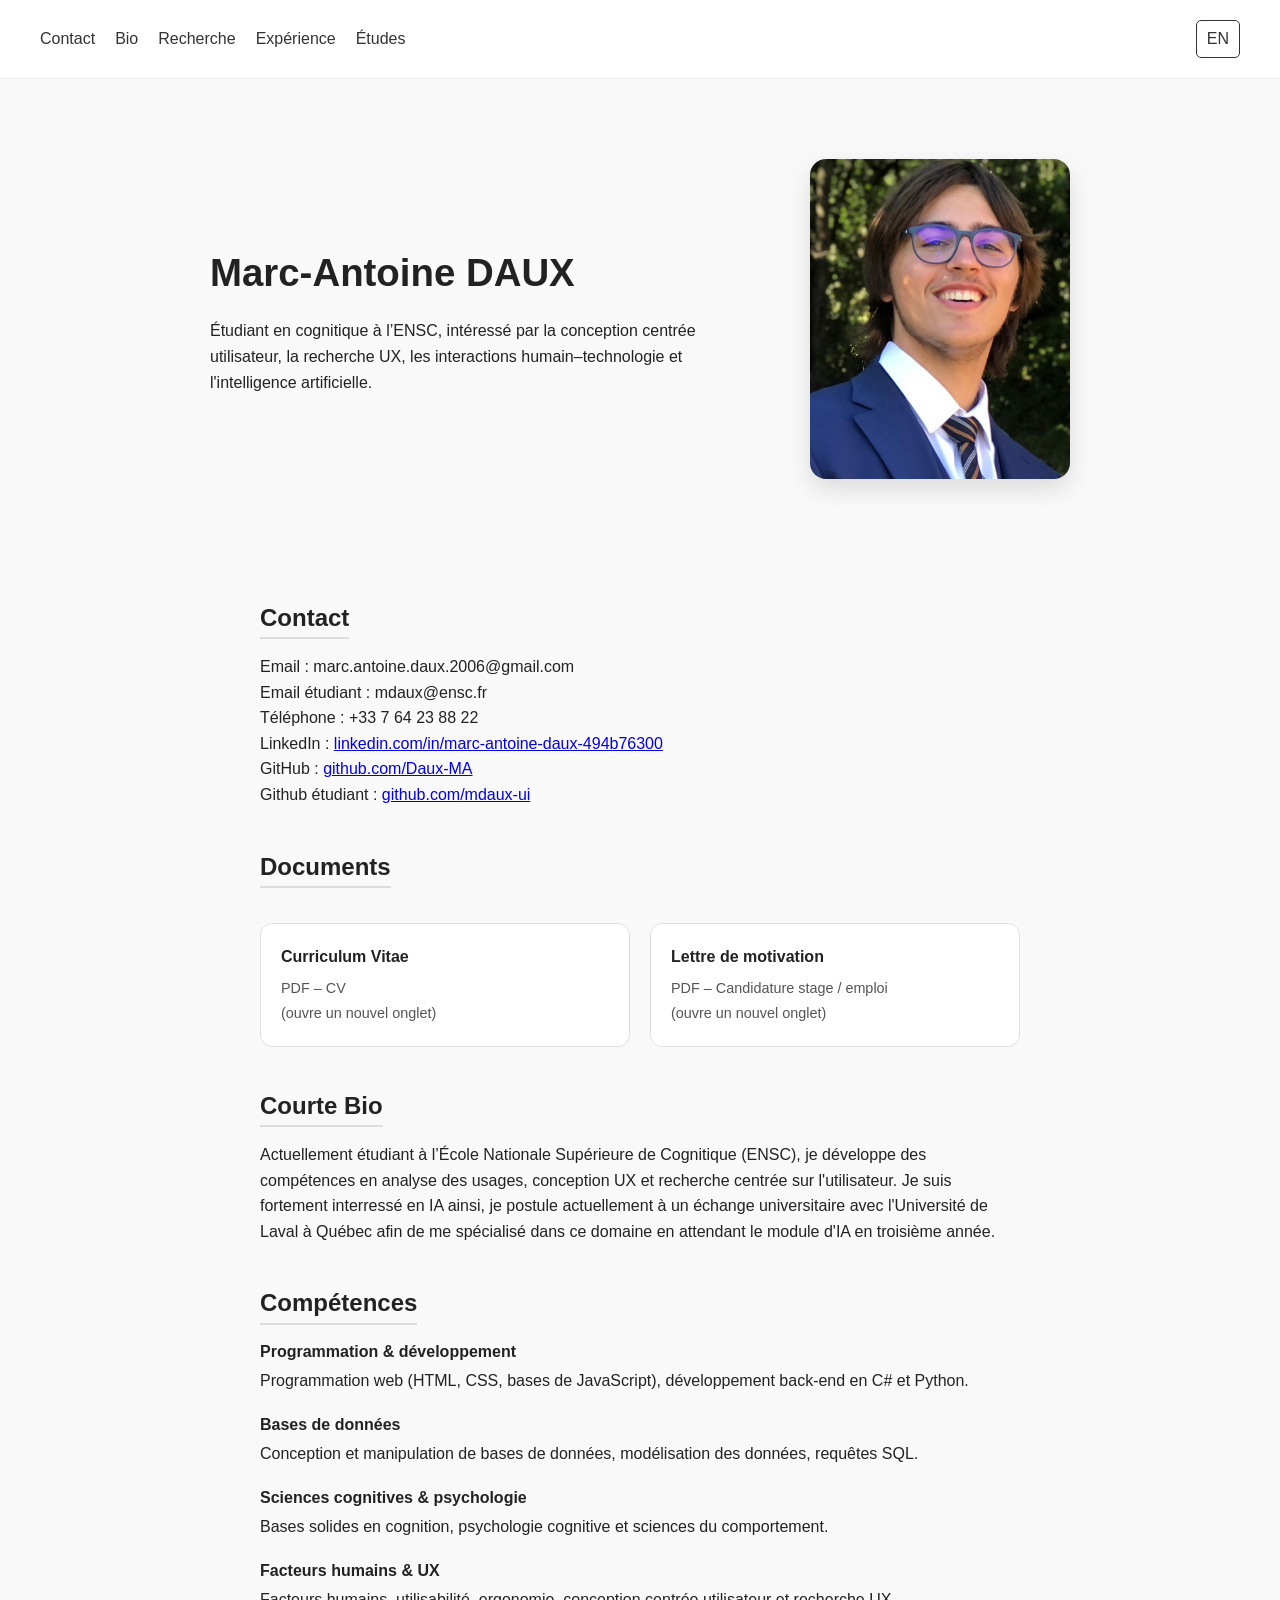
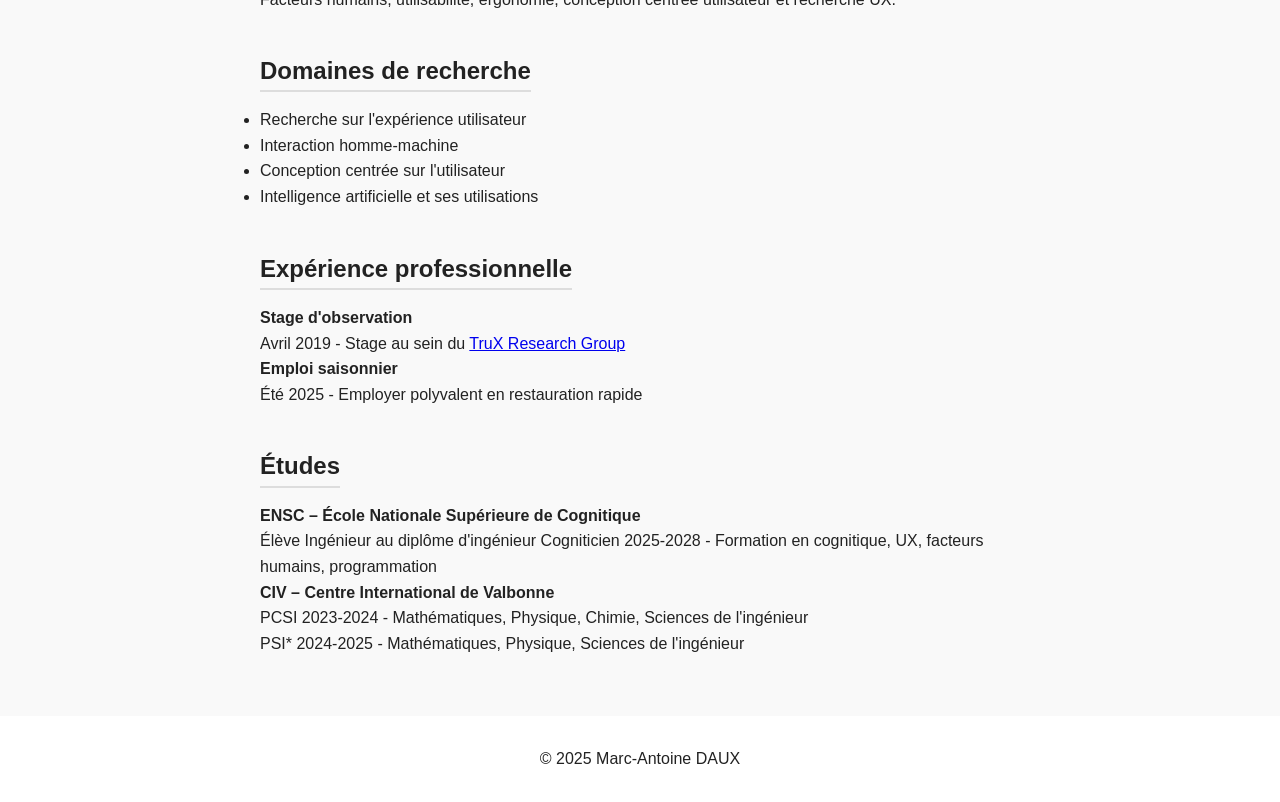
==== index.html @ edc43f9f "Update index.html" ====
<!DOCTYPE html>
<html lang="fr">
<head>
  <meta charset="UTF-8">
  <meta name="viewport" content="width=device-width, initial-scale=1.0">
  <title>Marc-Antoine DAUX</title>
  <meta name="description" content="Marc-Antoine Daux – Étudiant en cognitique à l’ENSC, spécialisé en UX, recherche utilisateur, facteurs humains et intelligence artificielle.">
  <meta name="author" content="Marc-Antoine Daux">
  <meta name="google-site-verification" content="vldyaTOftfHJi85oLCeze9oGCORKK0rewLSQLbE1sYQ" />
  <link rel="stylesheet" href="style.css">
</head>
<body>

<header>
  <nav class="navbar">
    <ul class="nav-links">
      <li><a href="#contact">Contact</a></li>
      <li><a href="#bio">Bio</a></li>
      <li><a href="#research">Recherche</a></li>
      <li><a href="#experience">Expérience</a></li>
      <li><a href="#education">Études</a></li>
    </ul>
    <a class="lang-btn" href="index-en.html">EN</a>
  </nav>
</header>

<main>

<section class="hero">
  <div class="hero-text">
    <h1>Marc-Antoine DAUX</h1>
    <p class="intro">
      Étudiant en cognitique à l’ENSC, intéressé par la conception centrée utilisateur,
      la recherche UX, les interactions humain–technologie et l'intelligence artificielle.
    </p>
  </div>

  <div class="photo-frame">
    <img src="assets/photo.jpg" alt="Photo de profil">
  </div>
</section>


  <section id="contact">
    <h2>Contact</h2>
    <p>Email : marc.antoine.daux.2006@gmail.com</p>
    <p>Email étudiant : mdaux@ensc.fr</p>
    <p>Téléphone : +33 7 64 23 88 22</p>
    <p>LinkedIn : <a target="_blank"  href="http://www.linkedin.com/in/marc-antoine-daux-494b76300/">linkedin.com/in/marc-antoine-daux-494b76300</a></p>
    <p>GitHub : <a target="_blank"  href="https://github.com/Daux-MA">github.com/Daux-MA</a></p>
    <p>Github étudiant : <a target="_blank"  href="https://github.com/mdaux-ui">github.com/mdaux-ui</a></p>
  </section>

  <section id="documents">
    <h2>Documents</h2>

    <div class="documents">
      <a class="doc-card" href="assets/CV_Marc-Antoine_DAUX.pdf" target="_blank">
        <span class="doc-title">Curriculum Vitae</span>
        <span class="doc-desc">PDF – CV <br>(ouvre un nouvel onglet)</span>
      </a>

      <a class="doc-card" href="assets/Lettre_Motivation_Marc-Antoine_DAUX.pdf" target="_blank">
        <span class="doc-title">Lettre de motivation</span>
        <span class="doc-desc">PDF – Candidature stage / emploi <br>(ouvre un nouvel onglet)</span>
      </a>
    </div>
  </section>

  <section id="bio">
    <h2>Courte Bio</h2>
    <p>
      Actuellement étudiant à l’École Nationale Supérieure de Cognitique (ENSC),
      je développe des compétences en analyse des usages, conception UX
      et recherche centrée sur l'utilisateur. Je suis fortement interressé en IA 
      ainsi, je postule actuellement à un échange universitaire avec l'Université de Laval à Québec 
      afin de me spécialisé dans ce domaine en attendant le module d'IA en troisième année.
    </p>
  </section>

  <section id="skills">
    <h2>Compétences</h2>

    <ul class="skills-list">
      <li>
        <strong>Programmation & développement</strong><br>
        Programmation web (HTML, CSS, bases de JavaScript), développement back-end
        en C# et Python.
      </li>

      <li>
        <strong>Bases de données</strong><br>
        Conception et manipulation de bases de données, modélisation des données,
        requêtes SQL.
      </li>

      <li>
        <strong>Sciences cognitives & psychologie</strong><br>
        Bases solides en cognition, psychologie cognitive et sciences du comportement.
      </li>

      <li>
        <strong>Facteurs humains & UX</strong><br>
        Facteurs humains, utilisabilité, ergonomie, conception centrée utilisateur
        et recherche UX.
      </li>
    </ul>
  </section>


  <section id="research">
    <h2>Domaines de recherche</h2>
    <ul>
      <li>Recherche sur l'expérience utilisateur</li>
      <li>Interaction homme-machine</li>
      <li>Conception centrée sur l'utilisateur</li>
      <li>Intelligence artificielle et ses utilisations</li>
    </ul>
  </section>

  <section id="experience">
    <h2>Expérience professionnelle</h2>
    <p>
      <strong>Stage d'observation</strong><br>
      Avril 2019 - Stage au sein du <a target="_blank" href="https://wwwen.uni.lu/snt/research/trux">TruX Research Group</a><br>
    </p>
    <p>
      <strong>Emploi saisonnier</strong><br>
      Été 2025 - Employer polyvalent en restauration rapide<br>
    </p>
  </section>

  <section id="education">
    <h2>Études </h2>
    <p>
      <strong>ENSC – École Nationale Supérieure de Cognitique</strong><br>
      Élève Ingénieur au diplôme d'ingénieur Cogniticien 2025-2028 - Formation en cognitique, UX, facteurs humains, programmation 
    </p>
    <p>
      <strong>CIV – Centre International de Valbonne</strong><br>
      PCSI 2023-2024 - Mathématiques, Physique, Chimie, Sciences de l'ingénieur<br>
      PSI* 2024-2025 - Mathématiques, Physique, Sciences de l'ingénieur 
    </p>
  </section>

</main>

<footer>
  <p>© 2025 Marc-Antoine DAUX</p>
</footer>

</body>
</html>
---- style.css ----
* {
  margin: 0;
  padding: 0;
  box-sizing: border-box;
  font-family: "Segoe UI", sans-serif;
}

html {
  scroll-behavior: smooth;
}

body {
  background: #f9f9f9;
  color: #222;
  line-height: 1.6;
}

.navbar {
  display: flex;
  flex-direction: row;
  justify-content: space-between;
  padding: 20px 40px;
  background: white;
  position: sticky;
  top: 0;
  border-bottom: 1px solid #eee;
}

.nav-links {
  list-style: none;
  display: flex;
  flex-direction: row;
  gap: 20px;
  align-items: center;
}


.nav-links a {
  text-decoration: none;
  color: #333;
  font-weight: 400;
  position: relative;
  transition: font-weight 0.2s ease;
}

.nav-links a:hover {
  font-weight: 600;
}


.lang-btn {
  text-decoration: none;
  border: 1px solid #333;
  padding: 5px 10px;
  border-radius: 5px;
  color: #333;
}


.hero {
  display: flex;
  align-items: center;
  justify-content: space-between;
  gap: 40px;
  max-width: 900px;
  margin: 0 auto;
  padding: 80px 20px;
}

.hero-text {
  flex: 1;
}

.hero-image {
  flex: 0 0 auto;
}

.hero-text h1 {
  font-size: 2.4rem;
  margin-bottom: 15px;
}

.intro {
  max-width: 500px;
}

.photo-frame {
  width: 260px;
  height: 320px;
  border-radius: 16px;
  overflow: hidden;
  box-shadow: 0 10px 25px rgba(0, 0, 0, 0.12);
}

.photo-frame img {
  width: 100%;
  height: 100%;
  object-fit: cover;
}


section {
  max-width: 800px;
  margin: 40px auto;
  padding: 0 20px;
}

section {
  transition: transform 0.2s ease;
}

section:hover {
  transform: translateY(-2px);
}


h2 {
  margin-bottom: 15px;
  border-bottom: 2px solid #ddd;
  display: inline-block;
}
.documents {
  display: flex;
  gap: 20px;
  flex-wrap: wrap;
  margin-top: 20px;
}

.doc-card {
  flex: 1 1 250px;
  padding: 20px;
  border-radius: 12px;
  background: white;
  text-decoration: none;
  color: #222;
  border: 1px solid #e0e0e0;
  transition: transform 0.2s ease, box-shadow 0.2s ease;
}

.doc-card:hover {
  transform: translateY(-4px);
  box-shadow: 0 10px 25px rgba(0, 0, 0, 0.1);
}

.doc-title {
  display: block;
  font-weight: 600;
  margin-bottom: 5px;
}

.skills-list {
  list-style: none;
  padding-left: 0;
}

.skills-list li {
  margin-bottom: 20px;
  line-height: 1.5;
}

.skills-list strong {
  display: inline-block;
  margin-bottom: 5px;
}

.doc-desc {
  font-size: 0.9rem;
  color: #555;
}


footer {
  text-align: center;
  padding: 30px;
  background: white;
  margin-top: 60px;
}

@keyframes fadeUp {
  from {
    opacity: 0;
    transform: translateY(15px);
  }
  to {
    opacity: 1;
    transform: translateY(0);
  }
}

.hero,section {
  animation: fadeUp 0.6s ease forwards;
}

@media (max-width: 768px) {

  .navbar {
    flex-direction: row;
    flex-wrap: wrap;
    justify-content: center;
    gap: 15px;
  }

  .nav-links {
  display: flex;
  flex-direction: row;
  flex-wrap: wrap;
  justify-content: center;
  gap: 15px;
}

  .hero {
    flex-direction: column-reverse;
    text-align: center;
  }

  .intro {
    max-width: 100%;
  }

  h1 {
    font-size: 1.8rem;
  }

  h2 {
    font-size: 1.3rem;
  }

  .profile-pic {
    width: 110px;
    height: 110px;
  }

  section {
    margin: 30px auto;
  }
  
  .photo-frame {
    width: 200px;
    height: 260px;
    margin-bottom: 20px;
  }
  .documents {
    flex-direction: column;
  }

}
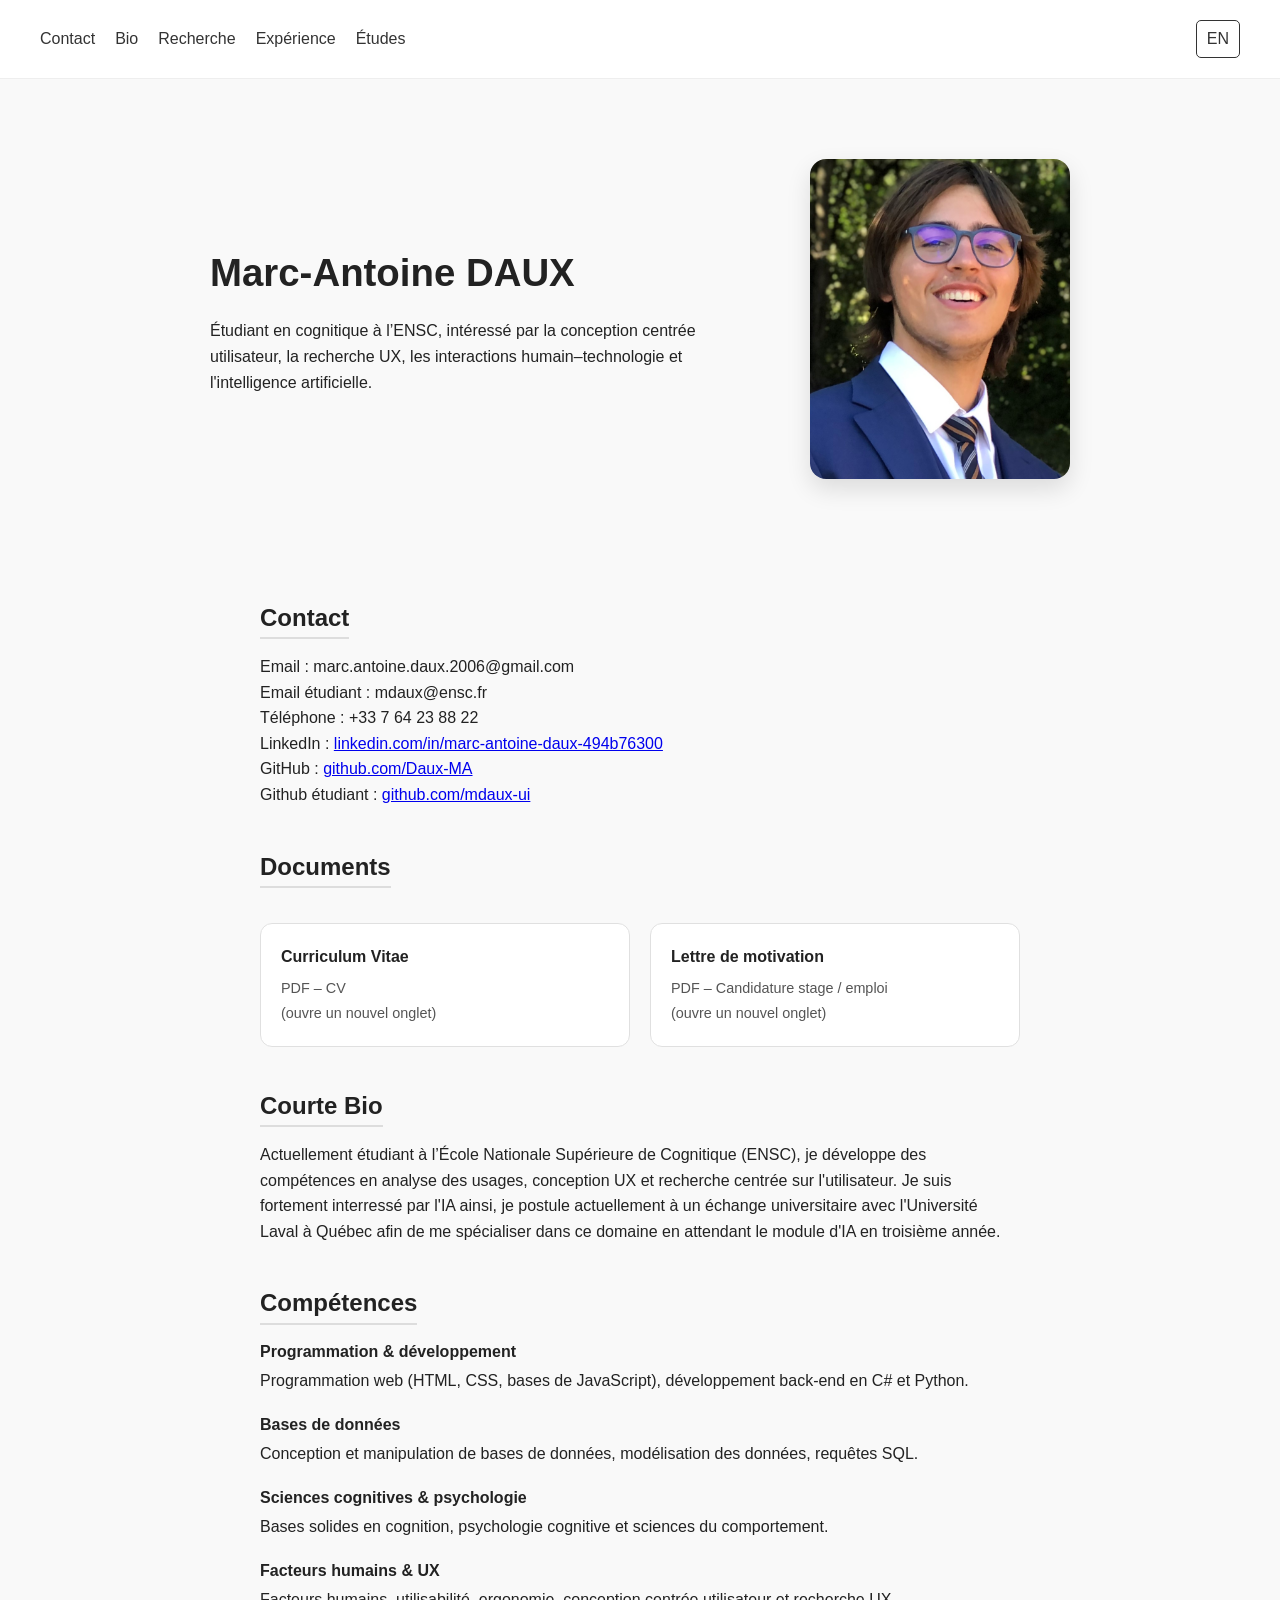
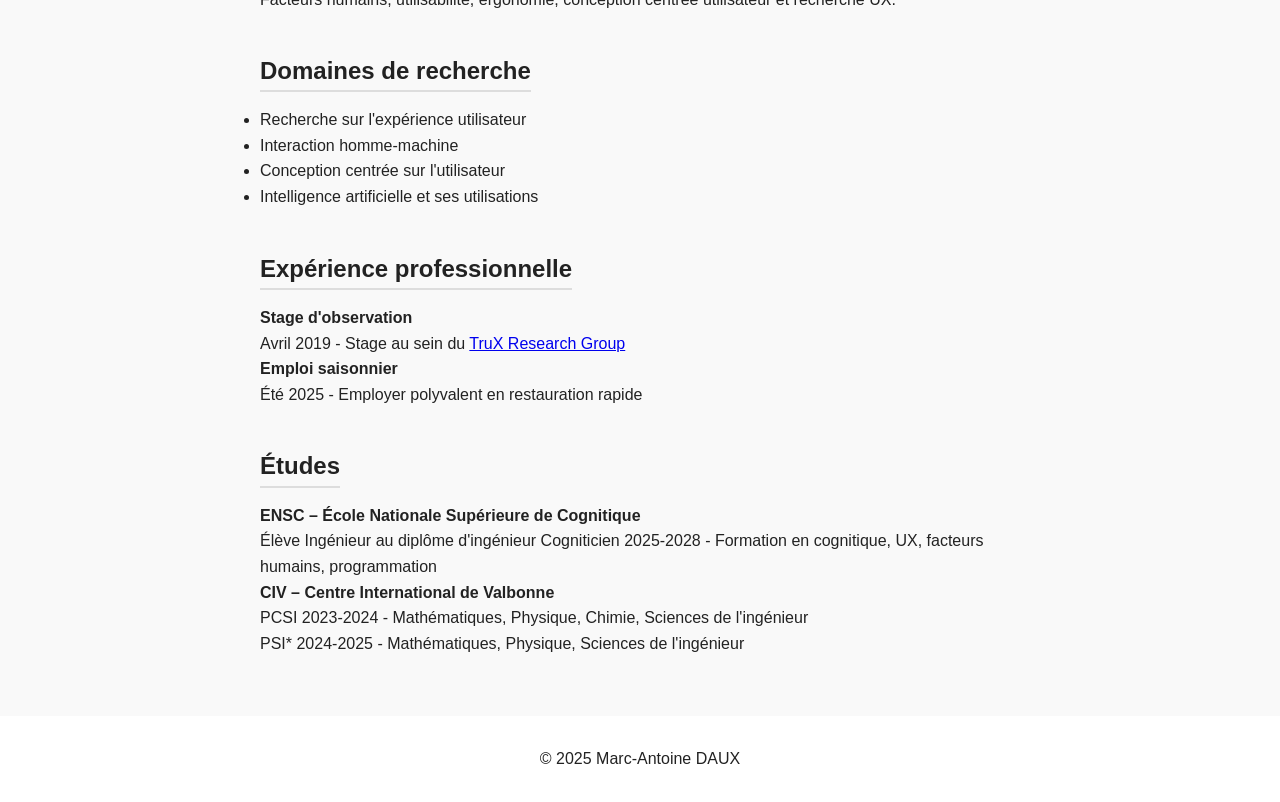
==== commit 3706b783: "Update index.html" ====
--- a/index.html
+++ b/index.html
@@ -3,10 +3,10 @@
 <head>
   <meta charset="UTF-8">
   <meta name="viewport" content="width=device-width, initial-scale=1.0">
+  <meta name="google-site-verification" content="vldyaTOftfHJi85oLCeze9oGCORKK0rewLSQLbE1sYQ" />
   <title>Marc-Antoine DAUX</title>
   <meta name="description" content="Marc-Antoine Daux – Étudiant en cognitique à l’ENSC, spécialisé en UX, recherche utilisateur, facteurs humains et intelligence artificielle.">
   <meta name="author" content="Marc-Antoine Daux">
-  <meta name="google-site-verification" content="vldyaTOftfHJi85oLCeze9oGCORKK0rewLSQLbE1sYQ" />
   <link rel="stylesheet" href="style.css">
 </head>
 <body>
@@ -72,9 +72,9 @@
     <p>
       Actuellement étudiant à l’École Nationale Supérieure de Cognitique (ENSC),
       je développe des compétences en analyse des usages, conception UX
-      et recherche centrée sur l'utilisateur. Je suis fortement interressé en IA 
-      ainsi, je postule actuellement à un échange universitaire avec l'Université de Laval à Québec 
-      afin de me spécialisé dans ce domaine en attendant le module d'IA en troisième année.
+      et recherche centrée sur l'utilisateur. Je suis fortement interressé par l'IA 
+      ainsi, je postule actuellement à un échange universitaire avec l'Université Laval à Québec 
+      afin de me spécialiser dans ce domaine en attendant le module d'IA en troisième année.
     </p>
   </section>
 
@@ -153,3 +153,5 @@
 </html>
 
 
+
+
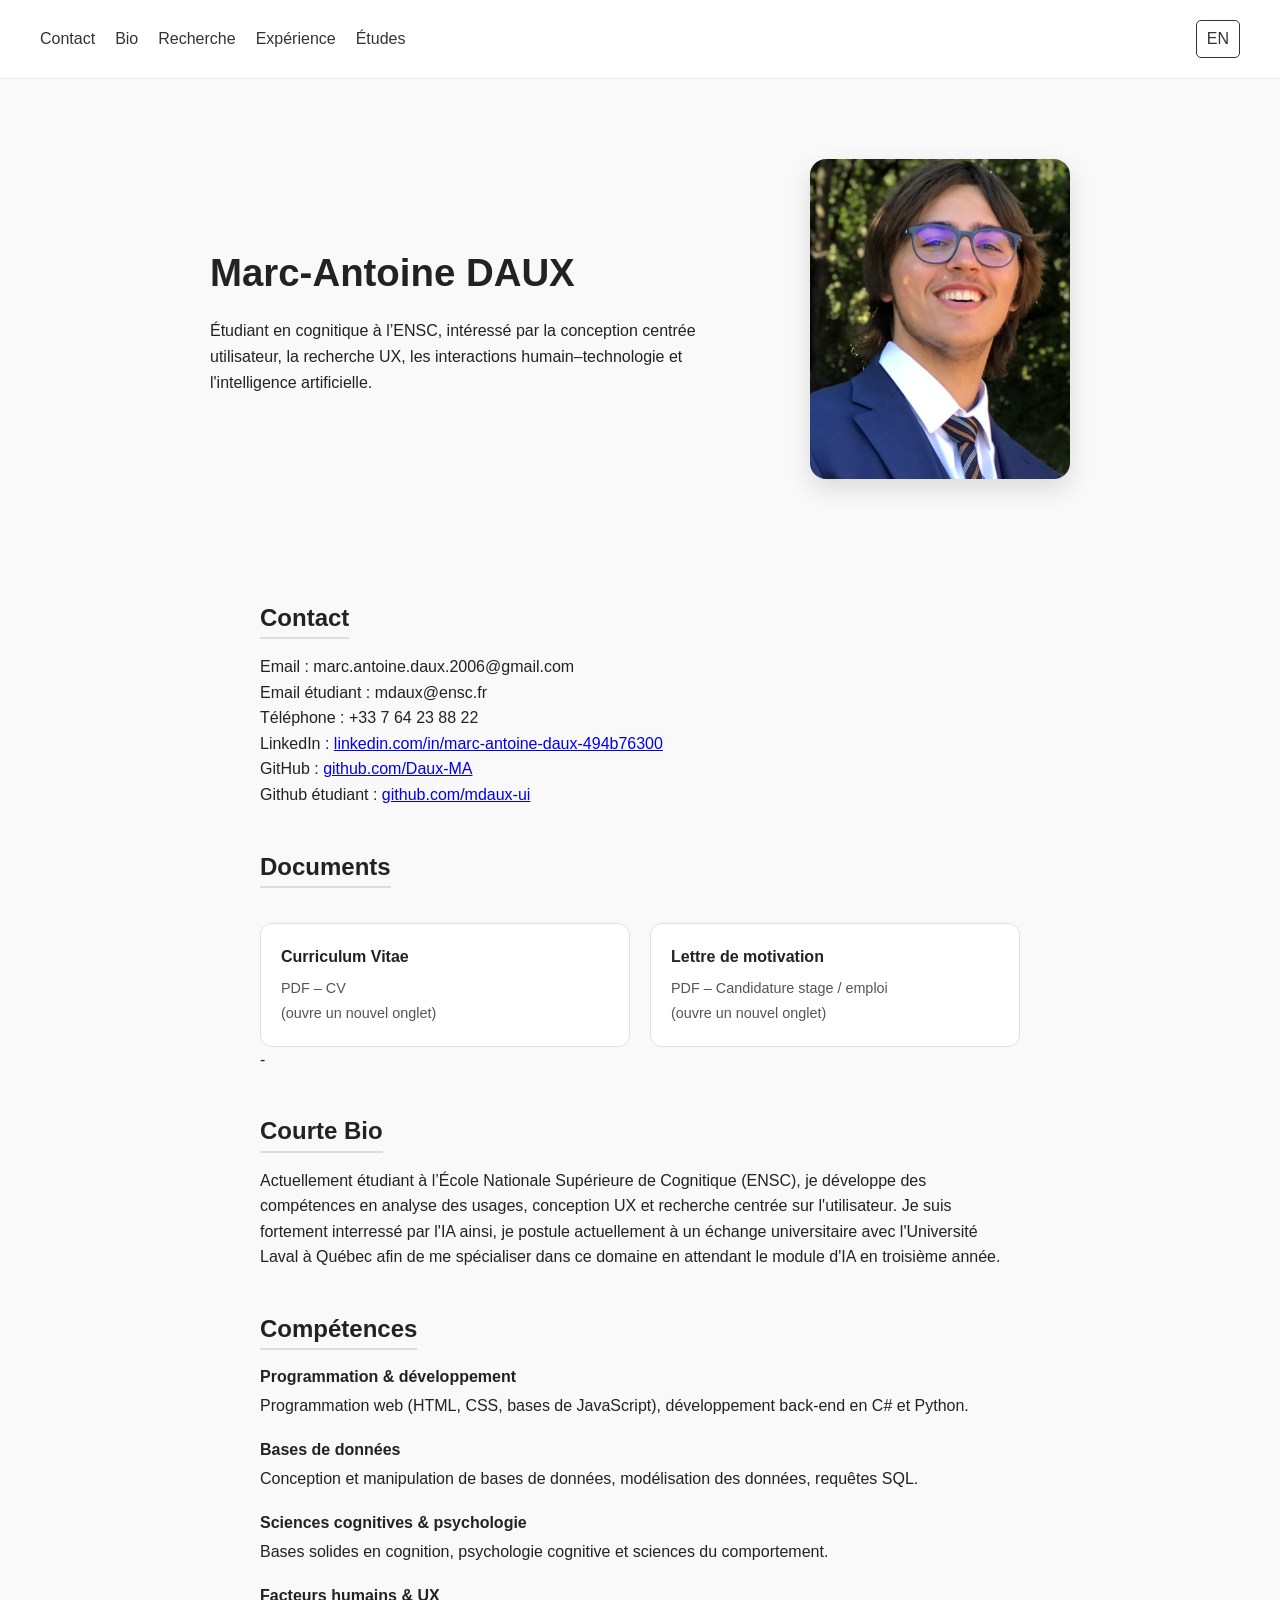
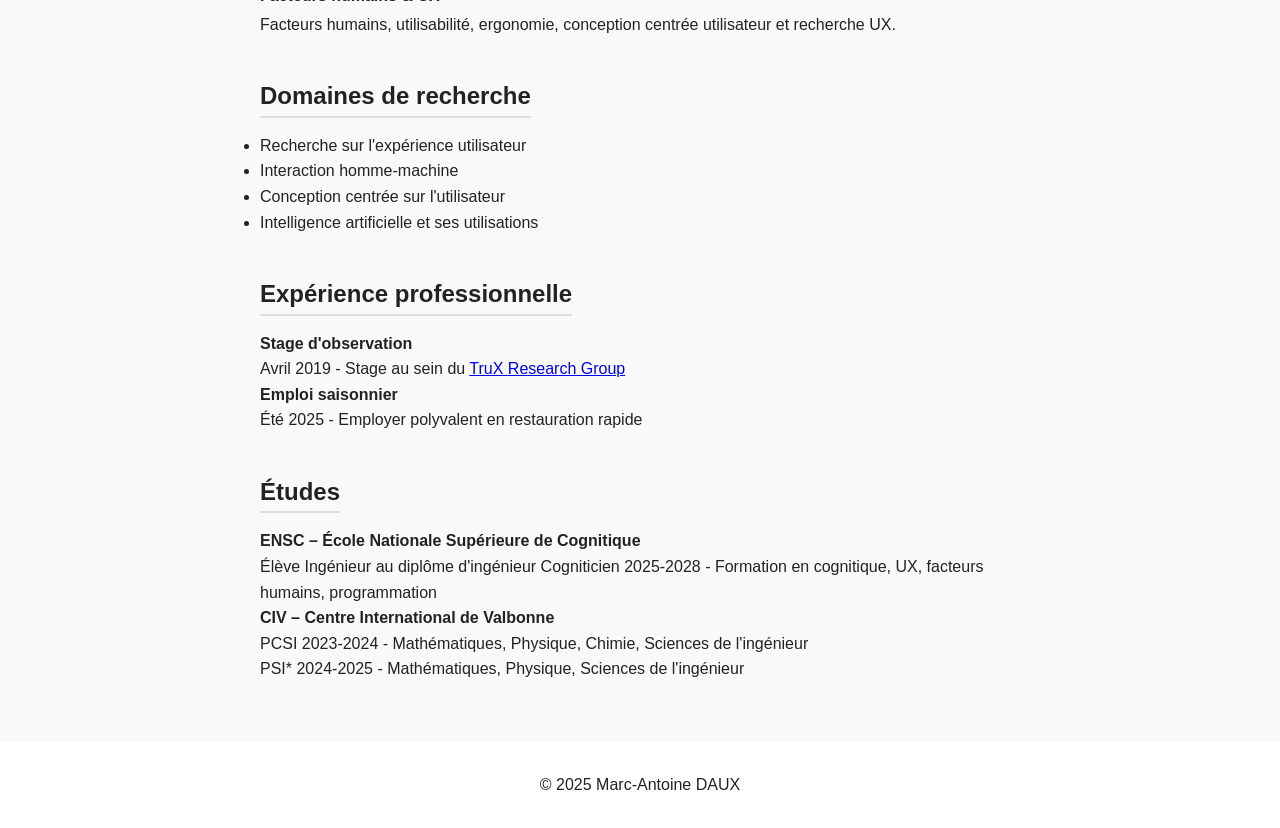
==== commit 7582884c: "Update index.html Modification on the cover letter" ====
--- a/index.html
+++ b/index.html
@@ -64,7 +64,7 @@
         <span class="doc-title">Lettre de motivation</span>
         <span class="doc-desc">PDF – Candidature stage / emploi <br>(ouvre un nouvel onglet)</span>
       </a>
-    </div>
+    </div>-
   </section>
 
   <section id="bio">
@@ -155,3 +155,4 @@
 
 
 
+
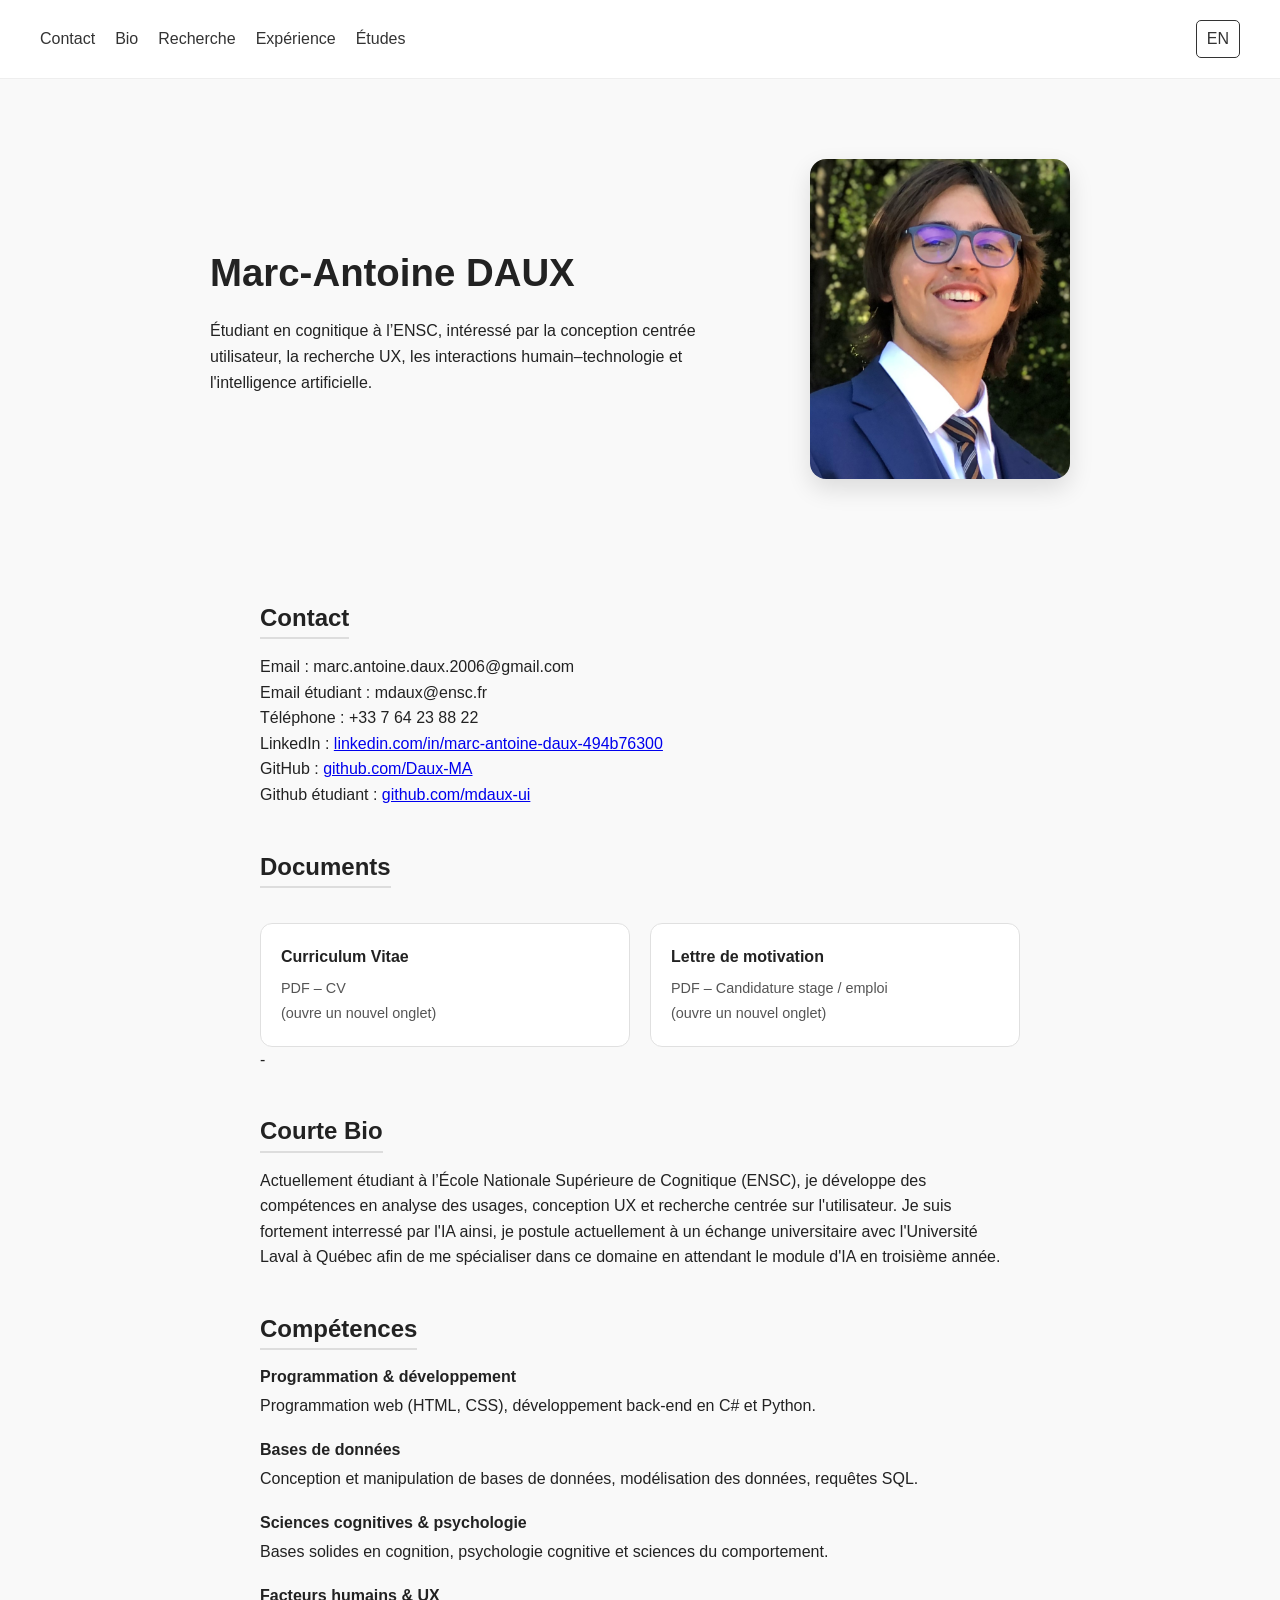
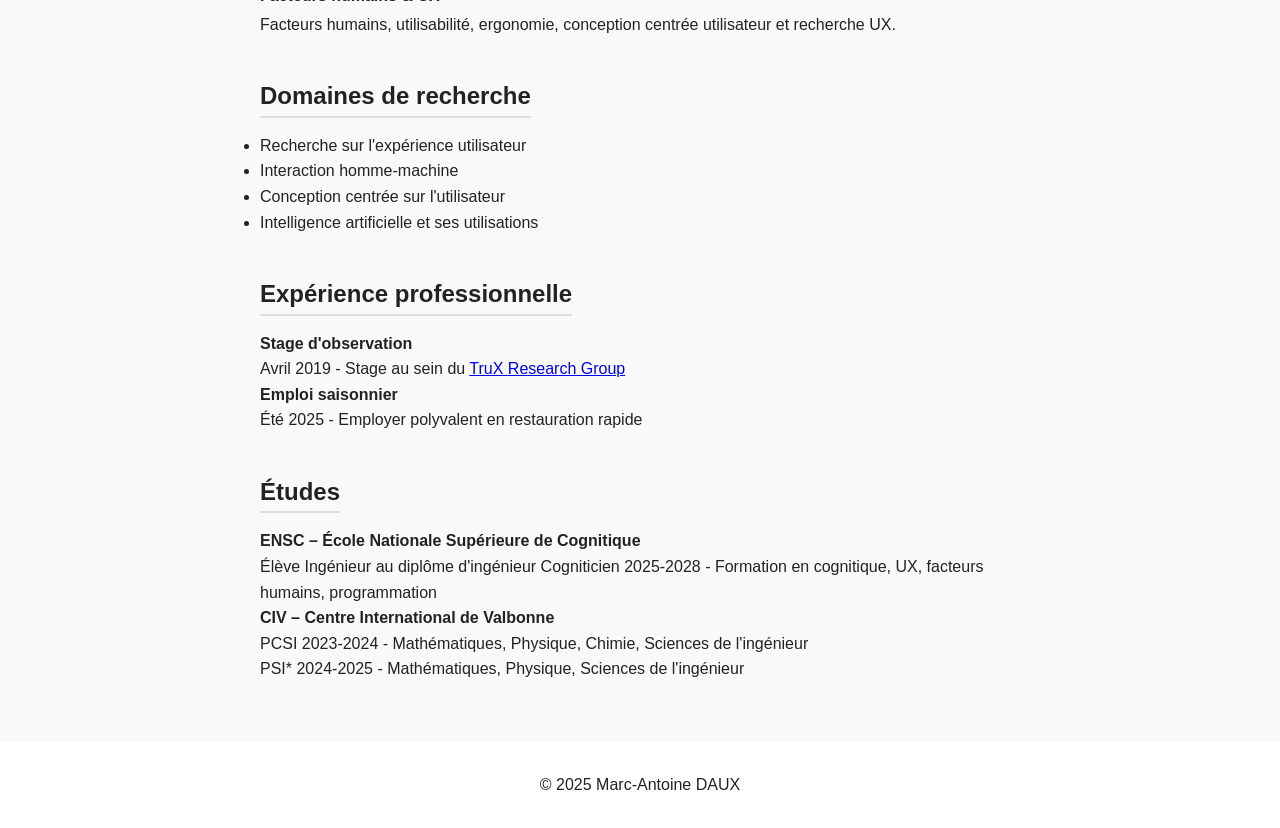
==== commit 9fb44603: "Update index.html" ====
--- a/index.html
+++ b/index.html
@@ -84,7 +84,7 @@
     <ul class="skills-list">
       <li>
         <strong>Programmation & développement</strong><br>
-        Programmation web (HTML, CSS, bases de JavaScript), développement back-end
+        Programmation web (HTML, CSS), développement back-end
         en C# et Python.
       </li>
 
@@ -156,3 +156,4 @@
 
 
 
+
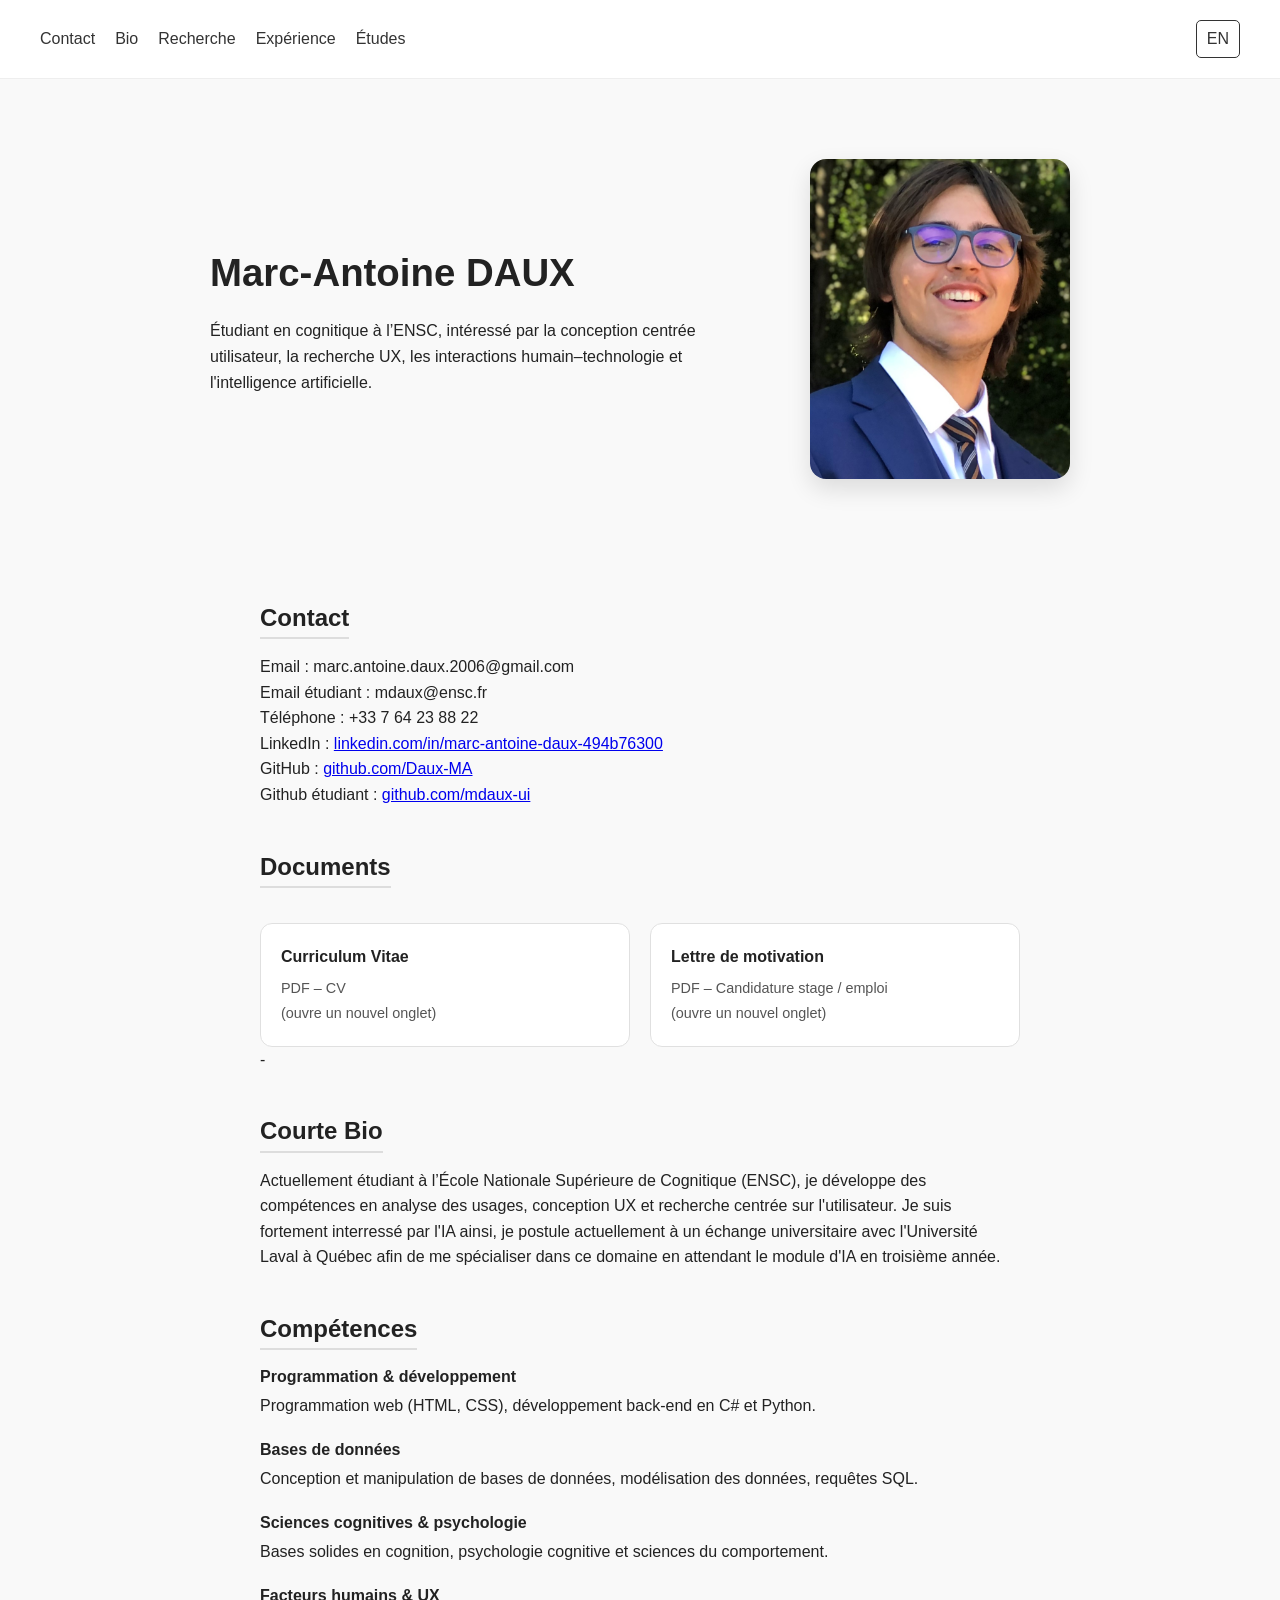
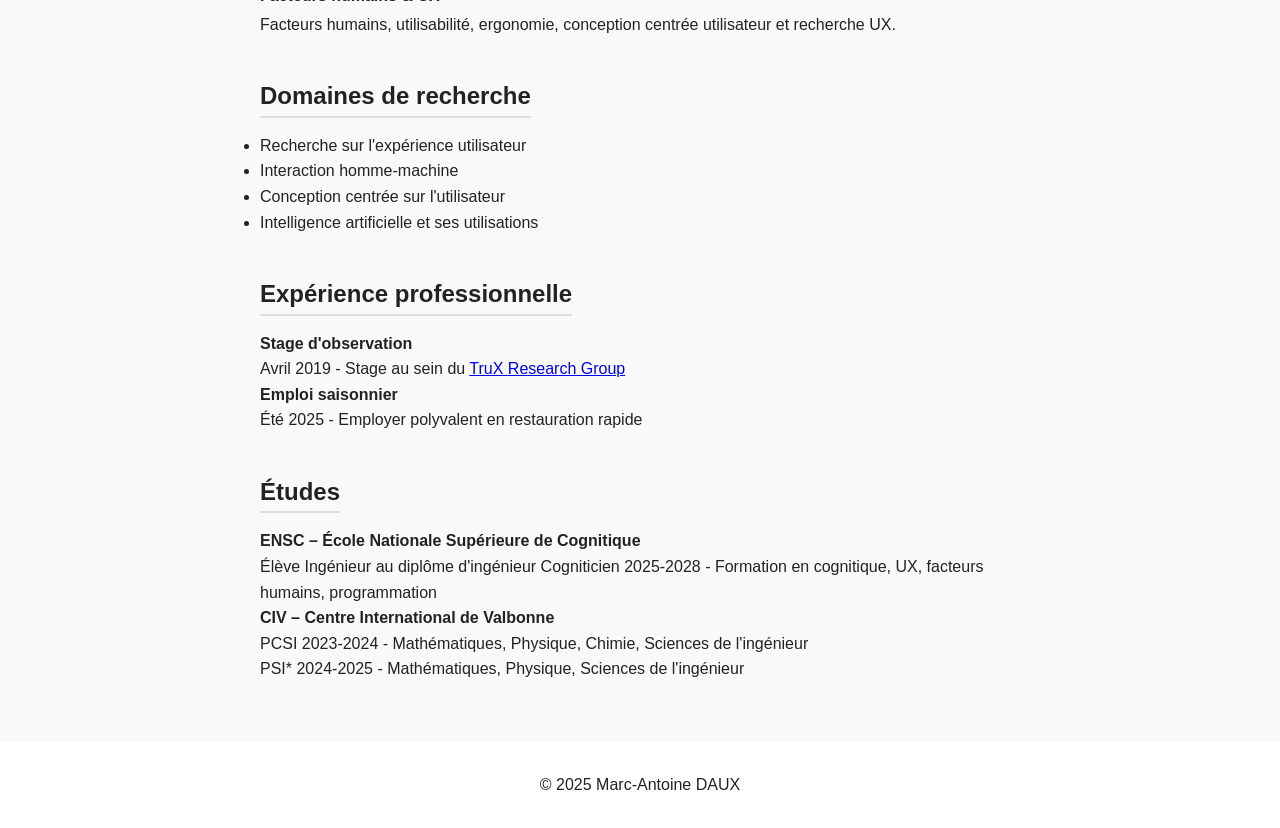
==== commit ccd0a1b7: "Update index.html" ====
--- a/index.html
+++ b/index.html
@@ -157,3 +157,5 @@
 
 
 
+
+
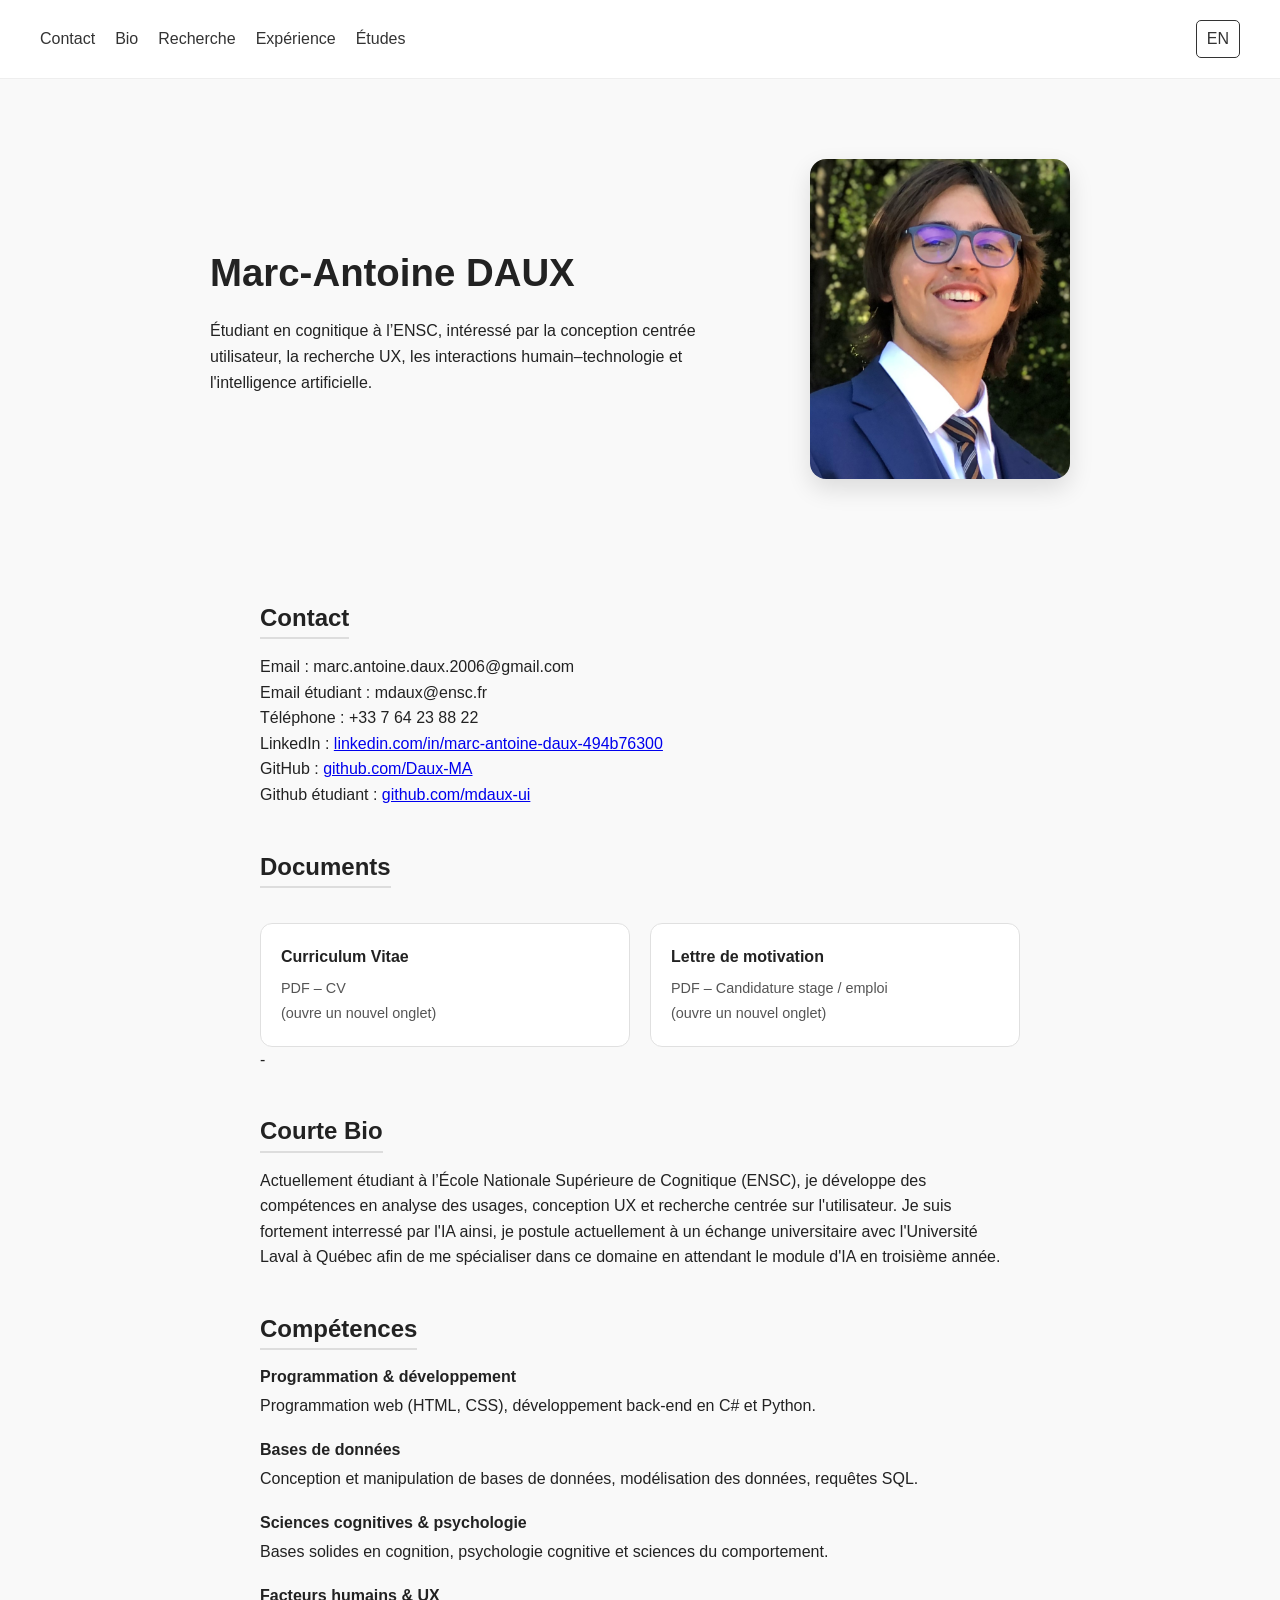
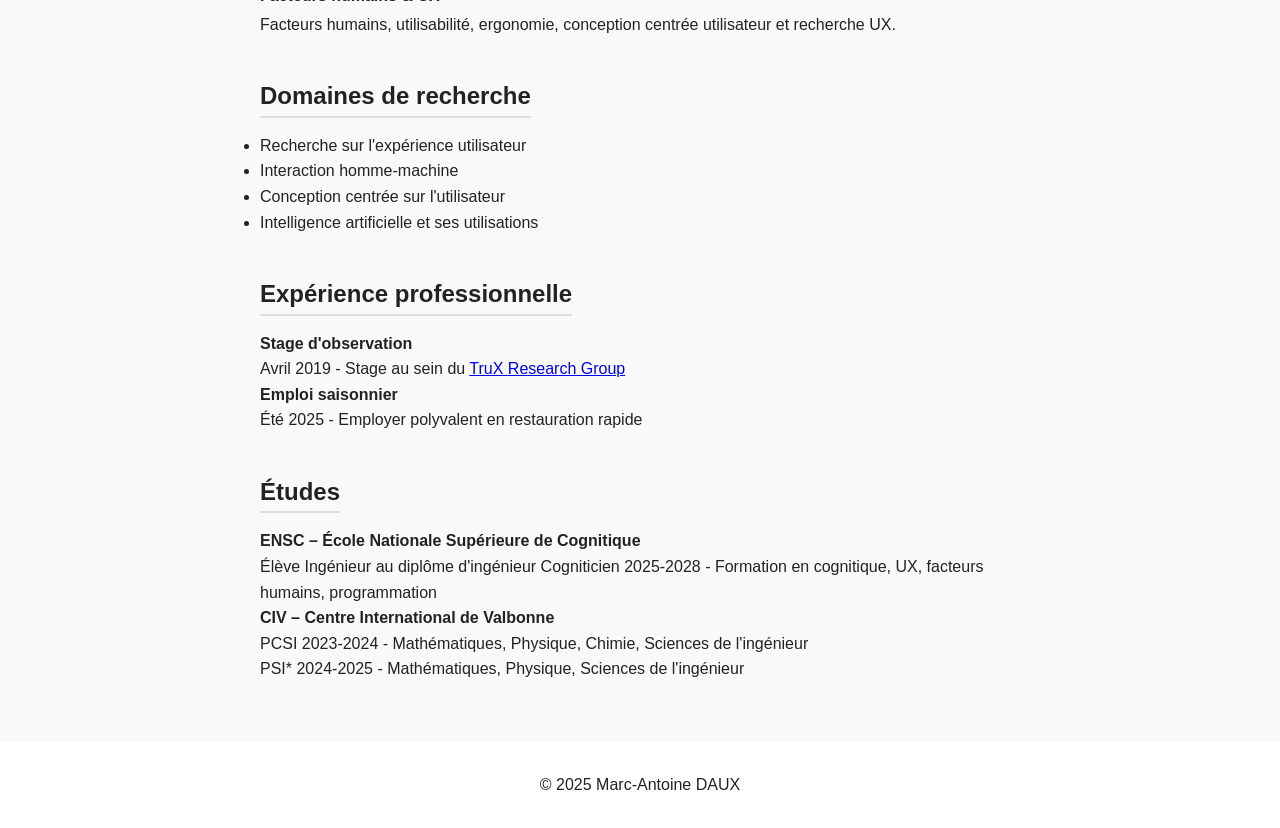
==== commit e36d80a0: "Update index.html with new cv" ====
--- a/index.html
+++ b/index.html
@@ -55,7 +55,7 @@
     <h2>Documents</h2>
 
     <div class="documents">
-      <a class="doc-card" href="assets/CV_Marc-Antoine_DAUX.pdf" target="_blank">
+      <a class="doc-card" href="assets/DAUX Marc-Antoine.pdf" target="_blank">
         <span class="doc-title">Curriculum Vitae</span>
         <span class="doc-desc">PDF – CV <br>(ouvre un nouvel onglet)</span>
       </a>
@@ -159,3 +159,4 @@
 
 
 
+
